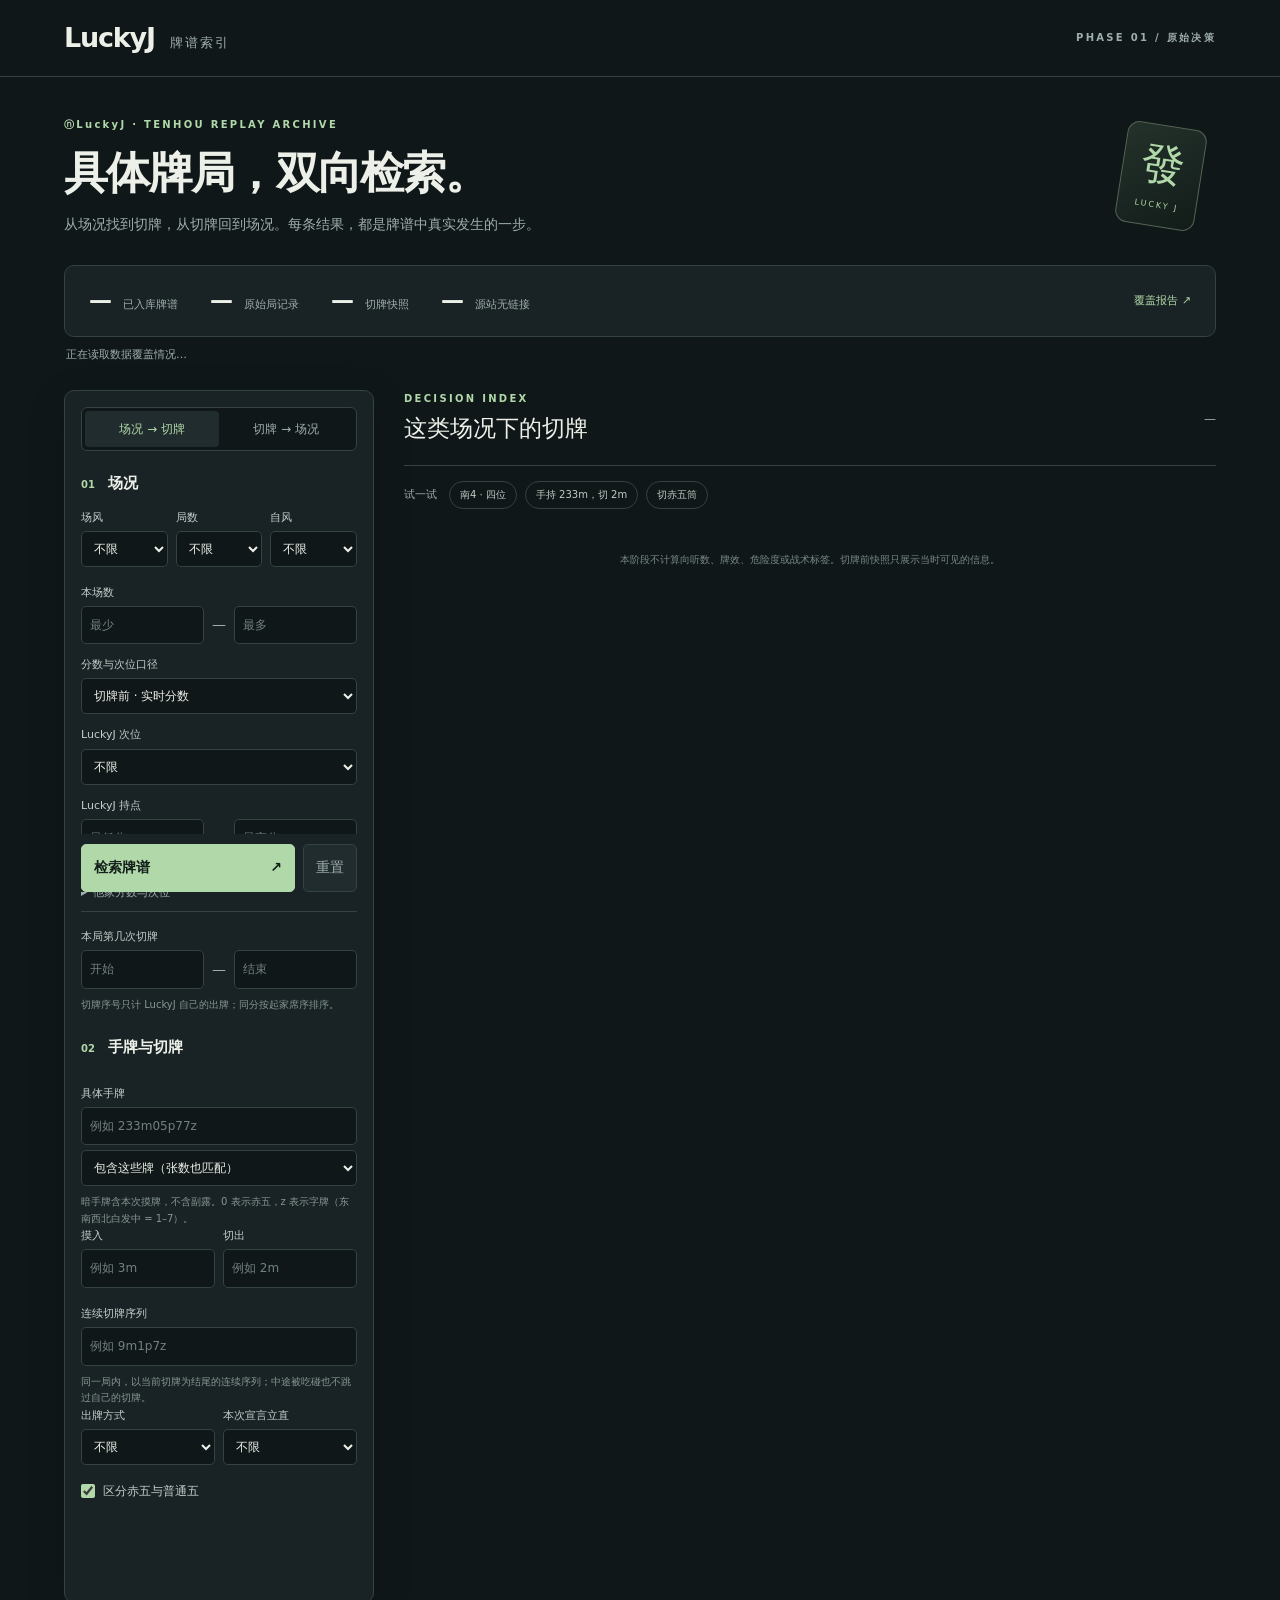
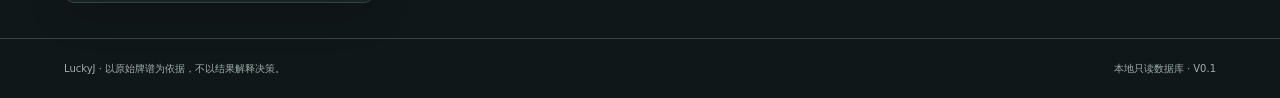
==== luckyj/static/index.html @ b603b3fa "Implement phase-one SQLite decision index, Chinese search UI, replay validation and data releases" ====
<!doctype html>
<html lang="zh-CN">
<head><meta charset="utf-8"><meta name="viewport" content="width=device-width,initial-scale=1"><title>LuckyJ · 牌谱索引</title><link rel="stylesheet" href="style.css"><script src="app.js" defer></script></head>
<body>
<header class="topbar"><a class="brand" href="./">LuckyJ<span>牌谱索引</span></a><span class="phase">PHASE 01 / 原始决策</span></header>
<main>
<section class="hero"><div><div class="eyebrow">ⓝLuckyJ · TENHOU REPLAY ARCHIVE</div><h1>具体牌局，<br class="mobile-only">双向检索。</h1><p>从场况找到切牌，从切牌回到场况。每条结果，都是牌谱中真实发生的一步。</p></div><div class="hero-mark" aria-hidden="true"><span>發</span><small>LUCKY J</small></div></section>
<section class="coverage" aria-label="数据覆盖"><div><strong id="games">—</strong><span>已入库牌谱</span></div><div><strong id="rounds">—</strong><span>原始局记录</span></div><div><strong id="decisions">—</strong><span>切牌快照</span></div><div><strong id="missing">—</strong><span>源站无链接</span></div><a href="api/coverage" target="_blank" rel="noopener">覆盖报告 ↗</a></section>
<p id="coverageNote" class="coverage-note" role="status">正在读取数据覆盖情况…</p>
<div class="workspace">
<aside class="sidebar">
<div class="switch" role="group" aria-label="检索方向"><button type="button" id="contextMode" class="active">场况 → 切牌</button><button type="button" id="actionMode">切牌 → 场况</button></div>
<form id="filters">
<div id="filterSections">
<fieldset id="contextFields"><legend><span>01</span> 场况</legend>
<div class="row"><label>场风<select name="wind"><option value="">不限</option><option value="0">东场</option><option value="1">南场</option><option value="2">西场</option><option value="3">北场</option></select></label><label>局数<select name="hand_no"><option value="">不限</option><option>1</option><option>2</option><option>3</option><option>4</option></select></label><label>自风<select name="seat_wind"><option value="">不限</option><option value="0">东 / 庄家</option><option value="1">南</option><option value="2">西</option><option value="3">北</option></select></label></div>
<label>本场数</label><div class="range"><input name="honba_min" type="number" min="0" max="100" placeholder="最少" aria-label="最少本场数"><span>—</span><input name="honba_max" type="number" min="0" max="100" placeholder="最多" aria-label="最多本场数"></div>
<label>分数与次位口径<select name="basis"><option value="decision">切牌前 · 实时分数</option><option value="round_start">本局开始 · 起始分数</option></select></label>
<label>LuckyJ 次位<select name="rank0"><option value="">不限</option><option value="1">一位</option><option value="2">二位</option><option value="3">三位</option><option value="4">四位</option></select></label>
<label>LuckyJ 持点</label><div class="range"><input name="score0_min" type="number" step="100" placeholder="最低分" aria-label="LuckyJ最低分"><span>—</span><input name="score0_max" type="number" step="100" placeholder="最高分" aria-label="LuckyJ最高分"></div>
<details><summary>他家分数与次位</summary><div id="opponents"></div></details>
<label>本局第几次切牌</label><div class="range"><input name="turn_min" type="number" min="1" max="100" placeholder="开始" aria-label="最早切牌序号"><span>—</span><input name="turn_max" type="number" min="1" max="100" placeholder="结束" aria-label="最晚切牌序号"></div>
<p class="hint">切牌序号只计 LuckyJ 自己的出牌；同分按起家席序排序。</p>
</fieldset>
<fieldset id="actionFields"><legend><span>02</span> 手牌与切牌</legend>
<label>具体手牌<input name="hand" placeholder="例如 233m05p77z" autocomplete="off" spellcheck="false"></label>
<select name="hand_mode" aria-label="手牌匹配方式"><option value="contains">包含这些牌（张数也匹配）</option><option value="exact">完整暗手牌相同</option></select>
<p class="hint">暗手牌含本次摸牌，不含副露。0 表示赤五，z 表示字牌（东南西北白发中 = 1–7）。</p>
<div class="row"><label>摸入<input name="draw" placeholder="例如 3m" autocomplete="off" spellcheck="false"></label><label>切出<input name="discard" placeholder="例如 2m" autocomplete="off" spellcheck="false"></label></div>
<label>连续切牌序列<input name="sequence" placeholder="例如 9m1p7z" autocomplete="off" spellcheck="false"></label><p class="hint">同一局内，以当前切牌为结尾的连续序列；中途被吃碰也不跳过自己的切牌。</p>
<div class="row"><label>出牌方式<select name="tsumogiri"><option value="">不限</option><option value="0">手切</option><option value="1">摸切</option></select></label><label>本次宣言立直<select name="riichi_declared"><option value="">不限</option><option value="1">是</option><option value="0">否</option></select></label></div>
<label class="check"><input type="checkbox" id="red" checked>区分赤五与普通五</label>
</fieldset>
</div>
<div class="form-actions"><button class="primary" type="submit">检索牌谱 <span>↗</span></button><button id="reset" type="button">重置</button></div>
</form>
</aside>
<section class="results-panel" aria-label="检索结果">
<div class="result-head"><div><div class="eyebrow">DECISION INDEX</div><h2 id="resultTitle">切牌记录</h2></div><span id="resultCount" role="status">—</span></div>
<div class="examples"><span>试一试</span><button type="button" data-example="south4">南4 · 四位</button><button type="button" data-example="233">手持 233m，切 2m</button><button type="button" data-example="red">切赤五筒</button></div>
<div id="querySummary" class="query-summary"></div>
<div id="notice" class="notice" role="status" hidden></div>
<div id="results"></div>
<button id="more" class="more" type="button" hidden>载入更多记录</button>
<div class="bottom-note">本阶段不计算向听数、牌效、危险度或战术标签。切牌前快照只展示当时可见的信息。</div>
</section>
</div>
</main>
<dialog id="detail"><div class="dialog-top"><div><div class="eyebrow">PRE-DISCARD SNAPSHOT</div><h2 id="detailTitle">切牌前快照</h2></div><button type="button" id="closeDetail" aria-label="关闭详情">✕</button></div><div id="detailBody"></div><div class="dialog-bottom"><button type="button" id="previous">← 本局上一步</button><a id="official" target="_blank" rel="noopener">打开天凤原谱 ↗</a><button type="button" id="next">本局下一步 →</button></div></dialog>
<footer>LuckyJ · 以原始牌谱为依据，不以结果解释决策。<span>本地只读数据库 · V0.1</span></footer>
</body></html>
---- luckyj/static/style.css ----
:root{color-scheme:dark;--bg:#101719;--panel:#192225;--panel2:#202c2e;--ink:#edf0e8;--muted:#9eaeaa;--accent:#b1d8a9;--line:#344241;--warn:#e6bc77;--tile:#efeee2;--shadow:0 12px 40px #0002}*{box-sizing:border-box}body{margin:0;background:var(--bg);color:var(--ink);font-family:Inter,"Noto Sans CJK SC","Microsoft YaHei",system-ui,sans-serif;font-size:14px;line-height:1.55}button,input,select{font:inherit}button,a,input,select,summary{touch-action:manipulation}button{cursor:pointer}button:disabled{cursor:default;opacity:.4}a{color:var(--accent);text-decoration:none}a:hover{text-decoration:underline}button:focus-visible,input:focus-visible,select:focus-visible,a:focus-visible,summary:focus-visible{outline:2px solid var(--accent);outline-offset:3px}.topbar{height:77px;padding:0 5vw;display:flex;align-items:center;justify-content:space-between;border-bottom:1px solid var(--line)}.brand{font-size:27px;font-weight:800;letter-spacing:-1.2px;color:var(--ink)}.brand span{margin-left:15px;font-size:13px;font-weight:400;letter-spacing:2px;color:var(--muted)}.phase,.eyebrow{font-size:10px;letter-spacing:2.3px;color:var(--accent);font-weight:650}.phase{color:var(--muted)}main{max-width:1480px;margin:auto;padding:0 5vw}.hero{display:flex;align-items:center;justify-content:space-between;padding:40px 0 30px;gap:24px}.hero h1{font-size:44px;font-weight:600;line-height:1.25;letter-spacing:-1.7px;margin:12px 0}.hero p{color:var(--muted);margin-bottom:0;font-size:14px}.hero-mark{border:1px solid #546453;border-radius:12px;transform:rotate(9deg);width:80px;height:102px;display:flex;flex-direction:column;align-items:center;justify-content:center;flex-shrink:0;margin:0 15px;color:var(--accent);background:linear-gradient(145deg,#24322b,#121c19)}.hero-mark span{font-size:44px;font-family:serif;line-height:1.2}.hero-mark small{font-size:8px;letter-spacing:2px;margin-top:8px}.mobile-only{display:none}.coverage{display:flex;align-items:center;background:var(--panel);border:1px solid var(--line);border-radius:10px;padding:17px 24px;gap:32px}.coverage div{display:flex;gap:11px;align-items:baseline}.coverage strong{font-size:23px;font-weight:550;font-variant-numeric:tabular-nums}.coverage span{color:var(--muted);font-size:11px}.coverage a{font-size:11px;margin-left:auto;white-space:nowrap}.coverage-note{font-size:11px;color:var(--muted);margin:9px 2px 27px}.coverage-note.warn{color:var(--warn)}.workspace{display:grid;grid-template-columns:310px minmax(0,1fr);gap:30px;align-items:start}.sidebar{background:var(--panel);border:1px solid var(--line);border-radius:10px;padding:16px;box-shadow:var(--shadow)}.switch{display:flex;border:1px solid var(--line);border-radius:6px;padding:3px;margin-bottom:21px;background:var(--bg)}.switch button{flex:1;border:0;color:var(--muted);padding:9px 1px;background:transparent;border-radius:4px;font-size:12px}.switch .active{background:var(--panel2);color:var(--accent)}fieldset{border:0;padding:0;margin:0 0 23px;min-width:0}legend{font-size:15px;font-weight:600;margin-bottom:13px;padding:0}legend span{font-size:10px;color:var(--accent);margin-right:8px;font-variant-numeric:tabular-nums}label{display:block;color:#c4ceca;font-size:11px;margin-top:12px;margin-bottom:5px}input,select{background:var(--bg);color:var(--ink);border:1px solid var(--line);border-radius:5px;padding:9px 8px;width:100%;font-size:12px;min-width:0}label input,label select{margin-top:5px}input::placeholder{color:#72817d}input[type=number]{appearance:textfield}input[type=number]::-webkit-inner-spin-button{appearance:none}.row{display:flex;gap:8px}.row>label{flex:1;min-width:0;margin-top:0}.range{display:flex;align-items:center;gap:8px}.range span{color:var(--muted)}.hint{color:#869792;font-size:10px;line-height:1.65;margin:8px 0 0}.check{display:flex;align-items:center;gap:8px;font-size:12px}.check input{width:14px;height:14px;accent-color:var(--accent);margin:0}details{margin:16px 0;color:var(--muted);border-top:1px solid var(--line);border-bottom:1px solid var(--line);padding:10px 0}summary{cursor:pointer;font-size:11px}.opponent-fields{margin:15px 0}.form-actions{display:flex;gap:8px;position:sticky;bottom:8px;background:var(--panel);padding-top:10px}.form-actions button{padding:12px;border:1px solid var(--line);border-radius:5px;color:var(--muted);background:var(--panel2)}.form-actions .primary{flex:1;color:#13201b;background:var(--accent);border-color:var(--accent);font-weight:650;text-align:left;display:flex;justify-content:space-between}.result-head{display:flex;align-items:center;justify-content:space-between;padding:1px 0 18px;border-bottom:1px solid var(--line)}.result-head h2{margin:5px 0 0;font-size:23px;font-weight:500}.result-head>span{color:var(--muted);font-size:12px}.examples{display:flex;gap:8px;align-items:center;flex-wrap:wrap;padding:15px 0}.examples span{font-size:11px;color:var(--muted);margin-right:4px}.examples button{color:#bfccc2;background:transparent;border:1px solid var(--line);border-radius:20px;padding:5px 10px;font-size:10px}.examples button:hover{border-color:var(--accent)}.query-summary{font-size:11px;color:var(--muted);margin:0 0 12px;overflow-wrap:anywhere}.decision{background:var(--panel);border:1px solid var(--line);border-radius:9px;margin-bottom:13px;padding:17px 19px;box-shadow:var(--shadow)}.decision-top{display:flex;justify-content:space-between;align-items:center;gap:10px;margin-bottom:13px}.round-title{font-size:15px;font-weight:550}.subtle{color:var(--muted);font-size:10px}.badge{display:inline-block;border:1px solid #50644e;color:var(--accent);border-radius:4px;font-size:10px;padding:2px 6px;white-space:nowrap}.handline{display:flex;align-items:center;flex-wrap:wrap;gap:16px}.tiles{display:flex;flex-wrap:wrap;gap:3px;align-items:center}.tile{display:inline-flex;flex-direction:column;justify-content:center;align-items:center;flex-shrink:0;width:27px;height:36px;border-radius:3px;background:var(--tile);border:1px solid #fff8;border-bottom:3px solid #b8bda9;color:#20362f;font-weight:650;box-shadow:0 2px 2px #0003;line-height:1}.tile .n{font-size:18px}.tile .s{font-size:8px;margin-top:3px;font-weight:500;color:#506755}.tile.p{color:#325675}.tile.s{color:#31563c}.tile.red{color:#b74642;background:#fff0df}.tile.z .n{font-family:serif;font-size:19px}.tile.small{width:22px;height:29px}.tile.small .n{font-size:14px}.tile.small .s{font-size:7px;margin-top:2px}.tile.called{opacity:.45}.tile.reach{outline:2px solid var(--accent);outline-offset:2px}.action-result{display:flex;align-items:center;gap:9px;padding-left:13px;border-left:1px solid #546453}.action-result .tile{width:31px;height:40px}.action-label{font-size:10px;color:var(--muted);white-space:nowrap}.scoreline{display:flex;gap:17px;flex-wrap:wrap;margin-top:14px;color:var(--muted);font-size:10px}.scoreline strong{font-weight:500;color:var(--ink);font-variant-numeric:tabular-nums}.scoreline .self strong{color:var(--accent)}.card-bottom{display:flex;justify-content:space-between;align-items:center;border-top:1px solid #303d39;margin-top:13px;padding-top:11px;gap:8px}.text-button{border:0;padding:0;background:transparent;color:var(--accent);font-size:11px}.notice{border:1px dashed var(--line);border-radius:8px;padding:35px 22px;color:var(--muted);font-size:13px;text-align:center}.notice.error{color:var(--warn);border-color:#7a6140}.more{display:block;width:100%;padding:12px;background:var(--panel);border:1px solid var(--line);color:var(--accent);border-radius:6px;margin:22px 0}.more[hidden],.notice[hidden]{display:none}.bottom-note{font-size:10px;color:#778983;text-align:center;margin:28px 15px 45px}footer{border-top:1px solid var(--line);padding:22px 5vw;color:var(--muted);font-size:10px;display:flex;justify-content:space-between;gap:15px;margin-top:35px}dialog{background:var(--bg);color:var(--ink);border:1px solid #68796a;border-radius:12px;max-width:960px;width:calc(100% - 30px);max-height:92vh;padding:0;box-shadow:0 20px 100px #0008}dialog::backdrop{background:#050c0ccc;backdrop-filter:blur(5px)}.dialog-top,.dialog-bottom{padding:20px 23px;display:flex;align-items:center;justify-content:space-between;gap:10px;background:var(--panel)}.dialog-top h2{margin:5px 0 0;font-size:22px}.dialog-top button{background:none;border:0;color:var(--muted);font-size:24px}.dialog-bottom{border-top:1px solid var(--line);position:sticky;bottom:0}.dialog-bottom button{background:var(--panel2);border:1px solid var(--line);border-radius:5px;color:var(--ink);font-size:11px;padding:9px 12px}.dialog-bottom a{font-size:11px}#detailBody{padding:22px}.snapshot-meta{display:flex;flex-wrap:wrap;gap:12px;color:var(--muted);font-size:11px;margin-bottom:16px}.snapshot-note{color:var(--warn);font-size:10px;margin:12px 0}.self-hand{background:var(--panel);padding:18px;border:1px solid var(--line);border-radius:8px;margin-bottom:18px}.self-hand h3,.table-player h3{font-size:13px;margin:0 0 12px;font-weight:500}.table-grid{display:grid;grid-template-columns:1fr 1fr;gap:12px;margin-top:20px}.table-player{background:var(--panel);padding:15px;border-radius:8px;border:1px solid var(--line);min-width:0}.table-player h3 span{color:var(--muted);font-size:11px;float:right}.river{display:grid;grid-template-columns:repeat(6,22px);gap:5px 4px;min-height:35px}.meldline{display:flex;flex-wrap:wrap;gap:10px;margin:12px 0}.meldgroup{display:flex;align-items:center;gap:3px}.meldgroup small{font-size:9px;color:var(--muted);margin-right:2px}.draw-gap{margin-left:12px}.source-ref{overflow-wrap:anywhere;font-family:monospace;color:var(--muted);font-size:10px;margin-top:18px}.section-label{font-size:10px;color:var(--muted);margin:15px 0 8px}
@media(min-width:1500px){main{padding:0 45px}.workspace{grid-template-columns:335px 1fr}}@media(max-width:1100px){.workspace{grid-template-columns:280px minmax(0,1fr);gap:20px}.coverage{gap:20px;flex-wrap:wrap}.coverage div{gap:7px}.coverage strong{font-size:20px}.coverage a{margin-left:0}.tile{width:23px;height:33px}.tile .n{font-size:17px}.decision{padding:15px}.hero h1{font-size:38px}}@media(max-width:750px){main{padding:0 18px}.topbar{padding:0 20px;height:64px}.phase{font-size:8px;letter-spacing:1px}.brand{font-size:24px}.brand span{font-size:11px;margin-left:10px}.hero{padding:30px 0 23px}.hero h1{font-size:33px}.hero p{font-size:12px;max-width:350px}.hero-mark{width:57px;height:75px;margin-right:5px}.hero-mark span{font-size:32px}.hero-mark small{font-size:6px}.eyebrow{font-size:8px;letter-spacing:1.4px}.coverage{display:grid;grid-template-columns:1fr 1fr;padding:15px;gap:12px}.coverage div{justify-content:space-between;padding-right:12px}.coverage a{grid-column:span 2}.workspace{grid-template-columns:1fr;gap:26px}.sidebar{padding:17px}#filterSections{display:flex;flex-direction:column}fieldset{margin-bottom:19px}.hero-mark{display:none}.form-actions{position:static}fieldset legend{margin-bottom:8px}.decision .tiles{gap:2px}.tile{width:23px;height:32px}.tile .n{font-size:16px}.tile .s{font-size:7px}.handline{gap:10px}.scoreline{gap:10px}.result-head h2{font-size:22px}.table-grid{grid-template-columns:1fr 1fr;gap:8px}.table-player{padding:10px}.table-player h3 span{display:block;float:none;margin-top:3px}.river{grid-template-columns:repeat(6,20px);gap:5px 2px}.tile.small{width:20px;height:28px}.dialog-top,.dialog-bottom{padding:15px 13px}#detailBody{padding:14px}.dialog-top h2{font-size:19px}.dialog-bottom button{padding:8px 7px;font-size:10px}footer{flex-direction:column}.card-bottom .subtle{font-size:9px}}@media(prefers-reduced-motion:no-preference){button,.decision{transition:border-color .15s,background .15s}.decision:hover{border-color:#677c62}}
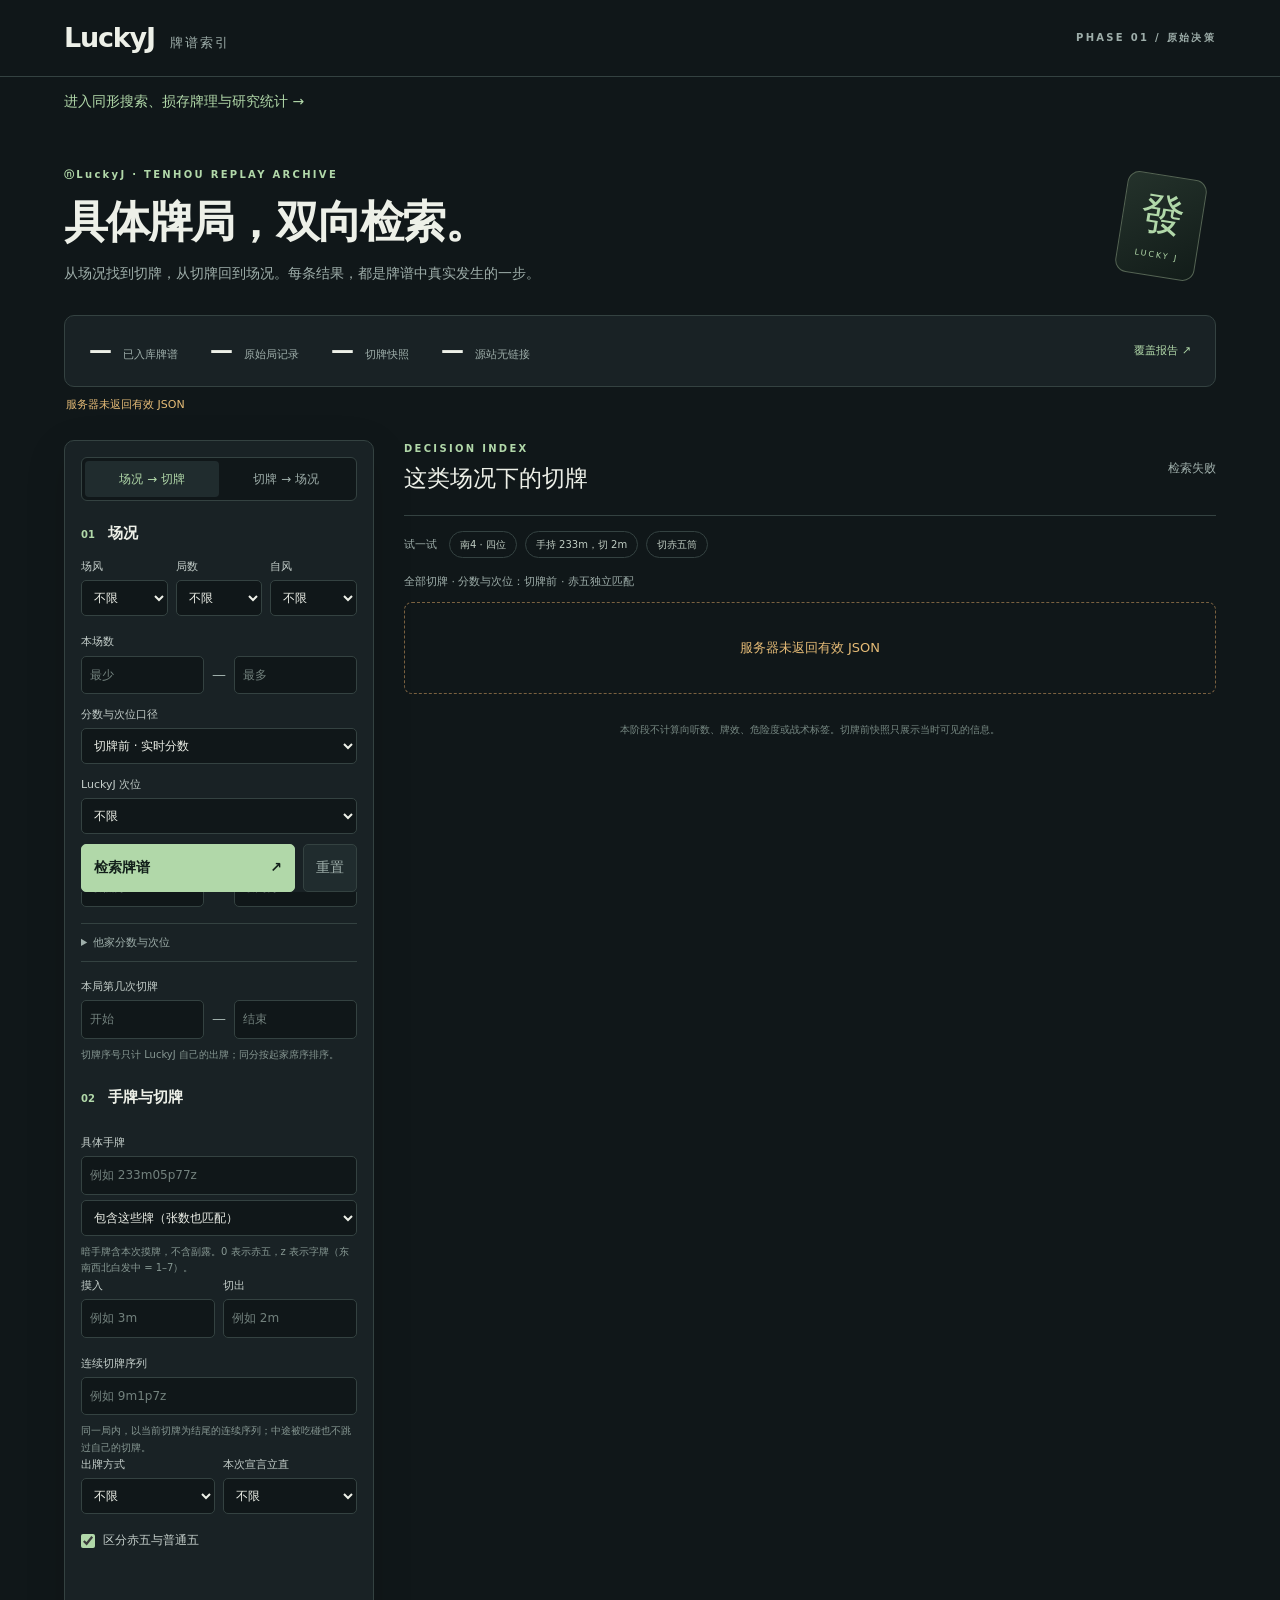
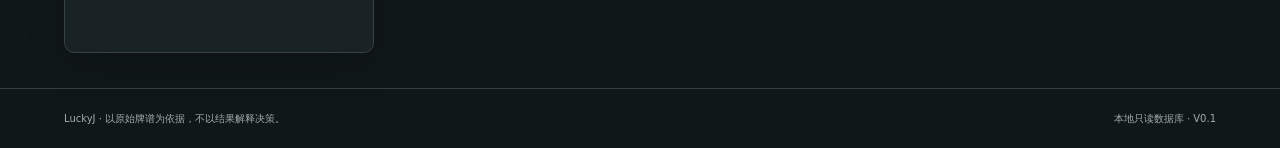
==== commit bf40e6e1: "Add symmetry-aware research search, supply constraints, candidate efficiency and read-only LLM tools" ====
--- a/luckyj/static/index.html
+++ b/luckyj/static/index.html
@@ -3,7 +3,7 @@
 <head><meta charset="utf-8"><meta name="viewport" content="width=device-width,initial-scale=1"><title>LuckyJ · 牌谱索引</title><link rel="stylesheet" href="style.css"><script src="app.js" defer></script></head>
 <body>
 <header class="topbar"><a class="brand" href="./">LuckyJ<span>牌谱索引</span></a><span class="phase">PHASE 01 / 原始决策</span></header>
-<main>
+<main><p><a href="/research">进入同形搜索、损存牌理与研究统计 →</a></p>
 <section class="hero"><div><div class="eyebrow">ⓝLuckyJ · TENHOU REPLAY ARCHIVE</div><h1>具体牌局，<br class="mobile-only">双向检索。</h1><p>从场况找到切牌，从切牌回到场况。每条结果，都是牌谱中真实发生的一步。</p></div><div class="hero-mark" aria-hidden="true"><span>發</span><small>LUCKY J</small></div></section>
 <section class="coverage" aria-label="数据覆盖"><div><strong id="games">—</strong><span>已入库牌谱</span></div><div><strong id="rounds">—</strong><span>原始局记录</span></div><div><strong id="decisions">—</strong><span>切牌快照</span></div><div><strong id="missing">—</strong><span>源站无链接</span></div><a href="api/coverage" target="_blank" rel="noopener">覆盖报告 ↗</a></section>
 <p id="coverageNote" class="coverage-note" role="status">正在读取数据覆盖情况…</p>
